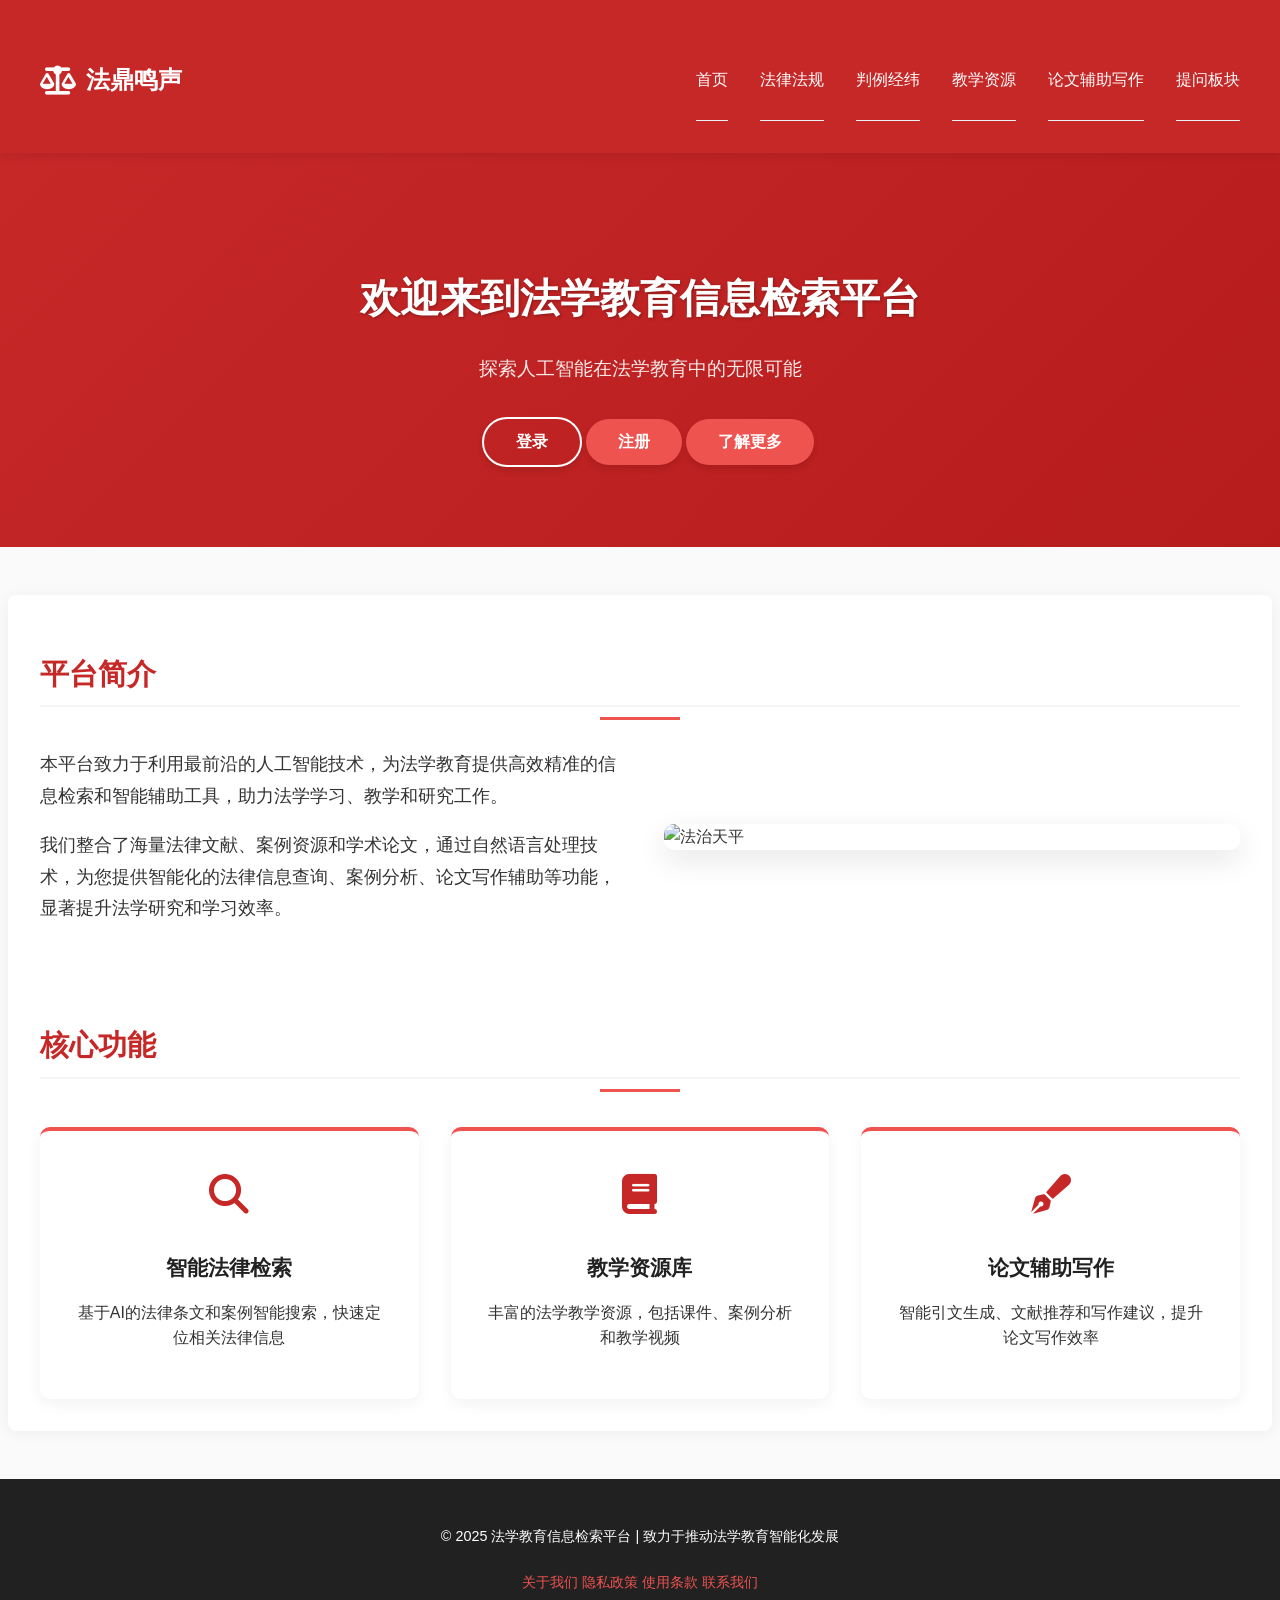
==== index.html @ c968ded4 "Add files via upload" ====
<!DOCTYPE html>
<html lang="zh-CN">
<head>
    <meta charset="UTF-8">
    <meta name="viewport" content="width=device-width, initial-scale=1.0">
    <title>法学教育信息检索平台</title>
    <link rel="stylesheet" href="styles.css">
    <!-- Font Awesome Icons -->
    <link rel="stylesheet" href="https://cdnjs.cloudflare.com/ajax/libs/font-awesome/6.4.0/css/all.min.css">
    <!-- Custom Styles -->
    <link href="https://fonts.googleapis.com/css2?family=Noto+Serif+SC:wght@400;500;700&display=swap" rel="stylesheet">
</head>
<body>
    <nav class="navbar">
        <div class="nav-container">
            <a href="index.html" class="logo">
                <i class="fas fa-balance-scale"></i>
                <span>法鼎鸣声</span>
            </a>
            <ul class="nav-links">
                <li><a href="index.html">首页</a></li>
              <li><a href="law.html">法律法规</a></li>
              <li><a href="search.html" class="active">判例经纬</a></li>
                <li><a href="teaching.html">教学资源</a></li>
                <li><a href="paper.html">论文辅助写作</a></li>
                <li><a href="question.html">提问板块</a></li>
            </ul>
        </div>
    </nav>
    
    <section class="hero">
        <div class="hero-content">
            <h1>欢迎来到法学教育信息检索平台</h1>
            <p>探索人工智能在法学教育中的无限可能</p>
            <div class="auth">
                <button id="login-btn" class="btn btn-outline">登录</button>
                <button id="register-btn" class="btn">注册</button>
                <button id="outline-btn" class="btn">了解更多</button>
            </div>
        </div>
    </section>
    
    <div class="container">
        <h2 class="section-title">平台简介</h2>
        <div class="about-content">
            <div class="about-text">
                <p>本平台致力于利用最前沿的人工智能技术，为法学教育提供高效精准的信息检索和智能辅助工具，助力法学学习、教学和研究工作。</p>
                <p>我们整合了海量法律文献、案例资源和学术论文，通过自然语言处理技术，为您提供智能化的法律信息查询、案例分析、论文写作辅助等功能，显著提升法学研究和学习效率。</p>
            </div>
            <div class="about-image">
                    <img src="img/law.jpg" alt="法治天平">
                </a>
            </div>
        </div>
        
        <h2 class="section-title" style="margin-top: 5rem;">核心功能</h2>
        <div class="features">
            <div class="feature-card">
                <div class="feature-icon">
                    <i class="fas fa-search"></i>
                </div>
                <h3>智能法律检索</h3>
                <p>基于AI的法律条文和案例智能搜索，快速定位相关法律信息</p>
            </div>
            <div class="feature-card">
                <div class="feature-icon">
                    <i class="fas fa-book"></i>
                </div>
                <h3>教学资源库</h3>
                <p>丰富的法学教学资源，包括课件、案例分析和教学视频</p>
            </div>
            <div class="feature-card">
                <div class="feature-icon">
                    <i class="fas fa-pen-fancy"></i>
                </div>
                <h3>论文辅助写作</h3>
                <p>智能引文生成、文献推荐和写作建议，提升论文写作效率</p>
            </div>
        </div>
    </div>
    
    <footer>
        <div class="footer-content">
            <p>© 2025 法学教育信息检索平台 | 致力于推动法学教育智能化发展</p>
            <div class="footer-links">
                <a href="#">关于我们</a>
                <a href="#">隐私政策</a>
                <a href="#">使用条款</a>
                <a href="#">联系我们</a>
            </div>
        </div>
    </footer>
    <script src="scripts.js"></script>
</body>
</html>
---- styles.css ----
:root {
    --primary-color: #c62828; /* 深红色主色调 */
    --secondary-color: #ef5350; /* 亮红色辅助色 */
    --accent-color: #ffeb3b; /* 黄色作为点缀色 */
    --light-color: #f5f5f5;
    --dark-color: #212121;
}

body {
    font-family: 'Microsoft YaHei', 'Segoe UI', sans-serif;
    margin: 0;
    padding: 0;
    background-color: #fafafa;
    color: #333;
    line-height: 1.6;
}

.navbar {
    background-color: var(--primary-color);
    padding: 1rem 2rem;
    box-shadow: 0 2px 10px rgba(0, 0, 0, 0.1);
    position: sticky;
    top: 0;
    z-index: 100;
}

.nav-container {
    display: flex;
    justify-content: space-between;
    align-items: center;
    max-width: 1200px;
    margin: 0 auto;
}

.logo {
    color: white;
    font-size: 1.5rem;
    font-weight: bold;
    text-decoration: none;
    display: flex;
    align-items: center;
}

.logo i {
    margin-right: 10px;
    font-size: 1.8rem;
}

.nav-links {
    display: flex;
    list-style: none;
}

.nav-links li {
    margin-left: 2rem;
}

.nav-links a {
    color: white;
    text-decoration: none;
    font-weight: 500;
    transition: color 0.3s;
    padding: 0.5rem 0;
    position: relative;
}

.nav-links a:hover {
    color: var(--accent-color);
}

.nav-links a::after {
    content: '';
    position: absolute;
    bottom: 0;
    left: 0;
    width: 0;
    height: 2px;
    background-color: var(--accent-color);
    transition: width 0.3s;
}

.nav-links a:hover::after {
    width: 100%;
}

.hero {
    background: linear-gradient(135deg, var(--primary-color), #b71c1c);
    color: white;
    padding: 5rem 2rem;
    text-align: center;
    position: relative;
    overflow: hidden;
}

.hero::before {
    content: '';
    position: absolute;
    top: 0;
    left: 0;
    width: 100%;
    height: 100%;
    background: url('../images/legal-pattern.png') repeat;
    opacity: 0.1;
    z-index: 0;
}

.hero-content {
    max-width: 800px;
    margin: 0 auto;
    position: relative;
    z-index: 1;
}

.hero h1 {
    font-size: 2.5rem;
    margin-bottom: 1.5rem;
    font-weight: 700;
    text-shadow: 1px 1px 3px rgba(0, 0, 0, 0.3);
}

.hero p {
    font-size: 1.2rem;
    margin-bottom: 2rem;
    opacity: 0.9;
}

.btn {
    display: inline-block;
    background-color: var(--secondary-color);
    color: white;
    padding: 0.8rem 2rem;
    border-radius: 30px;
    text-decoration: none;
    font-weight: 600;
    transition: all 0.3s;
    border: none;
    cursor: pointer;
    font-size: 1rem;
    box-shadow: 0 4px 6px rgba(0, 0, 0, 0.1);
}

.btn:hover {
    background-color: #e53935;
    transform: translateY(-2px);
    box-shadow: 0 7px 14px rgba(0, 0, 0, 0.2);
}

.btn-outline {
    background-color: transparent;
    border: 2px solid white;
    margin-left: 1rem;
}

.btn-outline:hover {
    background-color: white;
    color: var(--primary-color);
}

.container {
    max-width: 1200px;
    margin: 3rem auto;
    padding: 0 2rem;
}

.section-title {
    text-align: center;
    margin-bottom: 3rem;
    color: var(--primary-color);
    position: relative;
    font-size: 2rem;
}

.section-title::after {
    content: '';
    position: absolute;
    bottom: -15px;
    left: 50%;
    transform: translateX(-50%);
    width: 80px;
    height: 3px;
    background-color: var(--secondary-color);
}

.about-content {
    display: flex;
    align-items: center;
    gap: 3rem;
}

.about-text {
    flex: 1;
    font-size: 1.1rem;
    line-height: 1.8;
}

.about-image {
    flex: 1;
    border-radius: 10px;
    overflow: hidden;
    box-shadow: 0 10px 30px rgba(0, 0, 0, 0.1);
    transition: transform 0.3s;
}

.about-image:hover {
    transform: scale(1.02);
}

.about-image img {
    width: 100%;
    height: auto;
    display: block;
}

.features {
    display: grid;
    grid-template-columns: repeat(auto-fit, minmax(300px, 1fr));
    gap: 2rem;
    margin-top: 3rem;
}

.feature-card {
    background-color: white;
    border-radius: 10px;
    padding: 2rem;
    box-shadow: 0 5px 15px rgba(0, 0, 0, 0.05);
    transition: transform 0.3s, box-shadow 0.3s;
    text-align: center;
    border-top: 4px solid var(--secondary-color);
}

.feature-card:hover {
    transform: translateY(-10px);
    box-shadow: 0 15px 30px rgba(0, 0, 0, 0.1);
}

.feature-icon {
    font-size: 2.5rem;
    color: var(--primary-color);
    margin-bottom: 1.5rem;
}

.feature-card h3 {
    color: var(--dark-color);
    margin-bottom: 1rem;
    font-size: 1.3rem;
}

footer {
    background-color: var(--dark-color);
    color: white;
    text-align: center;
    padding: 2rem;
    margin-top: 3rem;
    font-size: 0.9rem;
}

@media (max-width: 768px) {
    .about-content {
        flex-direction: column;
    }
    
    .nav-links {
        display: none;
    }
    
    .hero h1 {
        font-size: 2rem;
    }
    
    .features {
        grid-template-columns: 1fr;
    }
}
/* 修改原有.container样式，增加目录页特定样式 */
.container {
    max-width: 1200px;
    margin: 3rem auto;
    padding: 2rem;
    background-color: white;
    border-radius: 8px;
    box-shadow: 0 2px 15px rgba(0, 0, 0, 0.05);
}

/* 修改.section-title为目录标题样式 */
.section-title {
    text-align: left;
    margin-bottom: 1.5rem;
    color: var(--primary-color);
    font-size: 1.8rem;
    padding-bottom: 0.5rem;
    border-bottom: 2px solid var(--light-color);
}

/* 新增目录项样式 - 保持原有风格 */
ul {
    list-style: none;
    padding: 0;
}

li {
    padding: 1.2rem 0;
    border-bottom: 1px solid #eee;
    transition: background-color 0.3s;
}

li:hover {
    background-color: #fafafa;
}

/* 案例标题样式 */
li strong {
    display: block;
    font-size: 1.2rem;
    color: var(--dark-color);
    margin-bottom: 0.5rem;
}

/* 日期样式 */
li em {
    color: #666;
    font-size: 0.9rem;
    font-style: normal;
}

/* 查看详情链接样式 - 使用原有.btn风格 */
a {
    display: inline-block;
    color: var(--secondary-color);
    text-decoration: none;
    font-weight: 500;
    margin-top: 0.5rem;
    transition: all 0.3s;
}

a:hover {
    color: #b71c1c;
    text-decoration: underline;
}

/* 面包屑导航样式 */
.container > p {
    color: #666;
    font-size: 0.9rem;
    margin-bottom: 1.5rem;
}

.container > p a {
    color: var(--secondary-color);
}
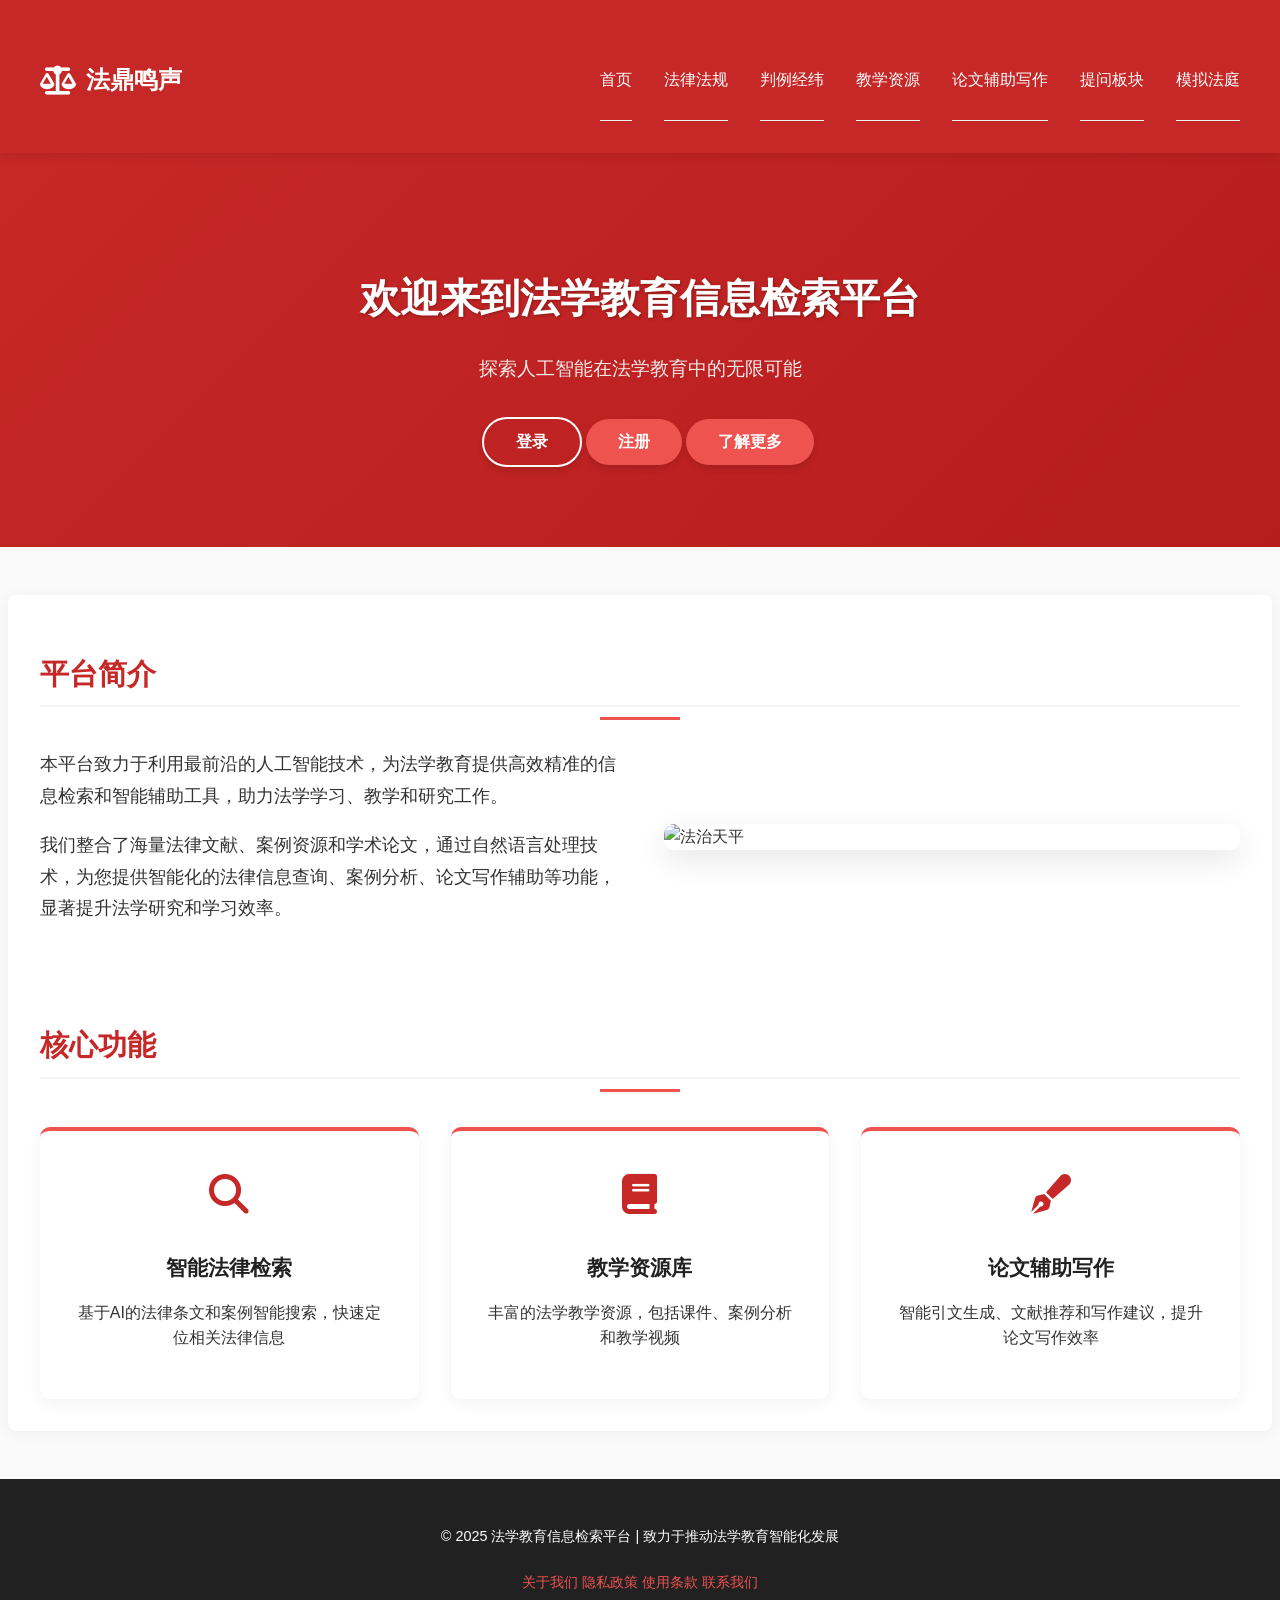
==== commit 7f671daa: "Add files via upload" ====
--- a/index.html
+++ b/index.html
@@ -19,11 +19,12 @@
             </a>
             <ul class="nav-links">
                 <li><a href="index.html">首页</a></li>
-              <li><a href="law.html">法律法规</a></li>
-              <li><a href="search.html" class="active">判例经纬</a></li>
+                <li><a href="law.html">法律法规</a></li>
+                <li><a href="search.html" class="active">判例经纬</a></li>
                 <li><a href="teaching.html">教学资源</a></li>
                 <li><a href="paper.html">论文辅助写作</a></li>
-                <li><a href="question.html">提问板块</a></li>
+                <li><a href="question.html">提问板块</a></li>
+				<li><a href="mootcourt.html">模拟法庭</a></li>
             </ul>
         </div>
     </nav>
@@ -48,7 +49,7 @@
                 <p>我们整合了海量法律文献、案例资源和学术论文，通过自然语言处理技术，为您提供智能化的法律信息查询、案例分析、论文写作辅助等功能，显著提升法学研究和学习效率。</p>
             </div>
             <div class="about-image">
-                    <img src="img/law.jpg" alt="法治天平">
+                    <img src="https://imgs.699pic.com/images/600/948/231.jpg!detail.v1" alt="法治天平">
                 </a>
             </div>
         </div>
